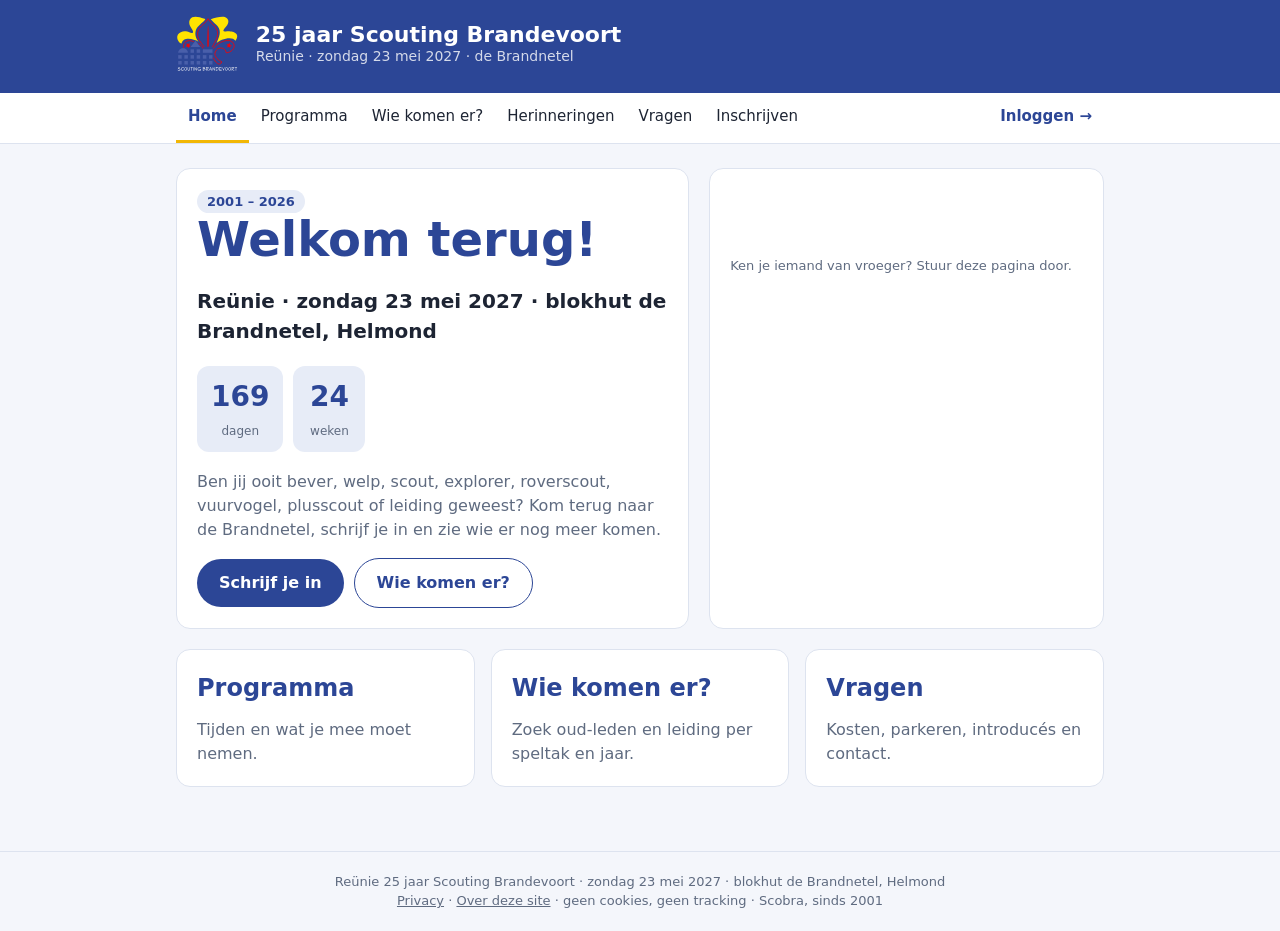
==== index.html @ defcf368 "Show up to 10/20 names on the home page, picked at random when there are more Co-Authored-By: Claude" ====
<!DOCTYPE html>
<html lang="nl">
<head>
<meta charset="UTF-8">
<meta name="viewport" content="width=device-width, initial-scale=1">
<title>Reünie 25 jaar Scouting Brandevoort</title>
<meta name="description" content="Reünie 25 jaar Scouting Brandevoort, zondag 23 mei 2027 in blokhut de Brandnetel, Helmond. Schrijf je in en zie wie er komen.">
<link rel="stylesheet" href="theme.css">
</head>
<body>
<header id="kop"></header>
<main>
  <div class="hero">
    <div class="card">
      <span class="pill">2001 – 2026</span>
      <h1>Welkom terug!</h1>
      <p class="date">Reünie · zondag 23 mei 2027 · blokhut de Brandnetel, Helmond</p>
      <div class="count" id="count"></div>
      <p class="muted">Ben jij ooit bever, welp, scout, explorer, roverscout, vuurvogel, plusscout of leiding geweest? Kom terug naar de Brandnetel, schrijf je in en zie wie er nog meer komen.</p>
      <div class="row">
        <a class="btn" href="inschrijven.html" id="cta">Schrijf je in</a>
        <a class="btn ghost" href="deelnemers.html">Wie komen er?</a>
      </div>
    </div>
    <div class="card">
      <div class="stat" id="stat">&nbsp;</div>
      <p class="muted" style="margin:6px 0 0" id="stat-sub"></p>
      <div class="faces" id="faces"></div>
      <p style="margin-top:16px"><small class="muted">Ken je iemand van vroeger? Stuur deze pagina door.</small></p>
    </div>
  </div>
  <section class="nieuwst" id="nieuwst" hidden>
    <h2>Nieuw bij Herinneringen</h2>
    <div id="nieuwst-in"></div>
  </section>
  <div class="grid3">
    <a class="card" href="programma.html"><h2>Programma</h2><p class="muted" style="margin:0">Tijden en wat je mee moet nemen.</p></a>
    <a class="card" href="deelnemers.html"><h2>Wie komen er?</h2><p class="muted" style="margin:0">Zoek oud-leden en leiding per speltak en jaar.</p></a>
    <a class="card" href="vragen.html"><h2>Vragen</h2><p class="muted" style="margin:0">Kosten, parkeren, introducés en contact.</p></a>
  </div>
</main>
<footer id="voet"></footer>
<script src="reunie.js"></script>
<script src="data.js"></script>
<script src="nav.js"></script>
<script>
  const dagen = Math.ceil((Reunie.DATUM - new Date()) / 864e5);
  $('count').innerHTML = dagen > 0
    ? `<div><strong>${dagen}</strong><span>dagen</span></div><div><strong>${Math.floor(dagen / 7)}</strong><span>weken</span></div>`
    : dagen === 0 ? '<div><strong>Vandaag!</strong><span>tot straks</span></div>' : '';
  if (Data.ingelogd()) { $('cta').textContent = 'Mijn inschrijving'; $('cta').href = 'mijn.html'; }

  (async () => {
    await Reunie.laadSpeltakken();
    const [{ totaal, personen }, ik] = await Promise.all([Data.deelnemers(), Data.ingelogd() ? Data.ik().catch(() => null) : null]);
    const isZelf = Reunie.zelf(ik);
    if (!totaal) { $('stat').textContent = 'Nog niemand!'; $('stat-sub').textContent = 'Schrijf je in en wees de eerste.'; return; }
    $('stat').innerHTML = `Al <b>${totaal}</b> ${totaal === 1 ? 'inschrijving' : 'inschrijvingen'}!`;
    $('stat-sub').textContent = Data.ingelogd() ? 'En jij bent er ook bij.' : 'Ben jij er ook bij?';
    // 10 names on a phone, 20 on a wider screen: all of them (newest first) while they fit,
    // otherwise a random pick on every visit. Your own name always comes first, with an accent.
    const max = matchMedia('(max-width: 600px)').matches ? 10 : 20;
    const namen = personen.filter(p => p.voornaam || p.bijnaam || p.achternaam);
    const mij = namen.find(isZelf);
    let anderen = namen.filter(p => p !== mij).reverse();
    const plek = max - (mij ? 1 : 0);
    if (anderen.length > plek) {
      for (let i = anderen.length - 1; i > 0; i--) {      // Fisher-Yates shuffle
        const j = Math.floor(Math.random() * (i + 1));
        [anderen[i], anderen[j]] = [anderen[j], anderen[i]];
      }
      anderen = anderen.slice(0, plek);
    }
    const rij = [...(mij ? [mij] : []), ...anderen];
    // Your own name goes to your registration, others to their card on "Wie komen er?".
    const toon = rij.map(p => {
      const naam = p.voornaam || p.bijnaam || p.achternaam;
      const [href, extra] = p === mij ? ['mijn.html', ' class="zelf" title="Dit ben jij: naar je inschrijving"']
        : [`deelnemers.html#p-${personen.indexOf(p)}`, ''];
      return `<a href="${href}"${extra}>${Reunie.esc(naam)}${p.geboortejaar ? ', ' + Reunie.leeftijd(p.geboortejaar) : ''}</a>`;
    });
    if (totaal > toon.length) toon.push(`<a href="deelnemers.html">+ ${totaal - toon.length}</a>`);
    $('faces').innerHTML = toon.join('');
  })();

  // The newest story and photo. Memories are for participants only; others get a teaser.
  (async () => {
    const E = Reunie.esc;
    const blok = html => { $('nieuwst-in').innerHTML = html; $('nieuwst').hidden = false; };
    const mag = Data.ingelogd() && await Data.magVerhalen().catch(() => false);
    if (!mag) {
      const [v, f] = await Promise.all([Data.aantalVerhalen().catch(() => 0), Data.aantalFotos().catch(() => 0)]);
      const delen = [v && `${v} ${v === 1 ? 'verhaal' : 'verhalen'}`, f && `${f} ${f === 1 ? 'foto' : "foto's"}`].filter(Boolean);
      if (!delen.length) return;
      return blok(`<a class="card" href="herinneringen.html"><h3>Al ${delen.join(' en ')} van vroeger gedeeld!</h3>
        <p class="kort muted">Herinneringen zijn er voor de deelnemers van de reünie. ${Data.ingelogd() ? 'Maak je inschrijving af' : 'Schrijf je in of log in'} om ze te bekijken.</p>
        <span class="verder">Naar Herinneringen →</span></a>`);
    }
    const [verhalen, fotos] = await Promise.all([Data.verhalen().catch(() => []), Data.fotos().catch(() => [])]);
    const v = verhalen.find(x => x.status === 'geplaatst'), f = fotos.find(x => x.status === 'geplaatst');
    const door = x => `gedeeld door ${E(x.eigen ? 'jou' : Reunie.naam(x) || 'een oud-lid')}`;
    const kaarten = [];
    if (v) {
      const tekst = v.tekst.replace(/\s+/g, ' ');
      const kort = tekst.length > 200 ? tekst.slice(0, 180).replace(/\s+\S*$/, '') + '…' : tekst;
      kaarten.push(`<a class="card" href="herinneringen.html#verhaal-${E(v.id)}"><p class="soort">Verhaal</p>
        <h3>${E(v.titel)}</h3><p class="door">${door(v)}</p><p class="kort">${E(kort)}</p><span class="verder">Lees het verhaal →</span></a>`);
    }
    if (f) {
      const klein = f.pad + '-klein.jpg';
      const url = (await Data.fotoUrls([klein]).catch(() => ({})))[klein] || '';
      kaarten.push(`<a class="card" href="herinneringen.html#foto-${E(f.id)}"><p class="soort">Foto</p><div class="foto">
        <img src="${E(url)}" alt="${E(f.titel)}"><div>${f.titel ? `<h3>${E(f.titel)}</h3>` : ''}
        <p class="door">${E([f.speltak, f.jaar].filter(Boolean).join(' · '))}${f.speltak || f.jaar ? '<br>' : ''}${door(f)}</p>
        <span class="verder">Bekijk de foto →</span></div></div></a>`);
    }
    if (kaarten.length) blok(`<div class="${kaarten.length > 1 ? 'two' : ''}">${kaarten.join('')}</div>`);
  })();
</script>
</body>
</html>
---- theme.css ----
/* Reunie 25 jaar Scouting Brandevoort: shared styles.
   Colors follow scoutingbrandevoort.nl (navy) and the logo (yellow, red). */
:root {
  --bg: #f4f6fb; --card: #ffffff; --ink: #1d2433; --muted: #5f6b80;
  --brand: #2c4696; --accent: #f2b705; --red: #d22f27; --line: #dde3ef;
  --chip: #e7ecf7; --head: #2c4696; --radius: 14px;
  --pijl: url("data:image/svg+xml,%3Csvg xmlns='http://www.w3.org/2000/svg' width='12' height='8'%3E%3Cpath d='M1 1.5l5 5 5-5' fill='none' stroke='%235f6b80' stroke-width='1.8' stroke-linecap='round' stroke-linejoin='round'/%3E%3C/svg%3E");
}
@media (prefers-color-scheme: dark) {
  :root {
    --bg: #11151f; --card: #1a2030; --ink: #e8ecf5; --muted: #98a2b8;
    --brand: #8ea8ec; --red: #f0665e; --line: #2a3247; --chip: #222b40; --head: #1f3270;
    --pijl: url("data:image/svg+xml,%3Csvg xmlns='http://www.w3.org/2000/svg' width='12' height='8'%3E%3Cpath d='M1 1.5l5 5 5-5' fill='none' stroke='%2398a2b8' stroke-width='1.8' stroke-linecap='round' stroke-linejoin='round'/%3E%3C/svg%3E");
  }
}
* { box-sizing: border-box; }
[hidden] { display: none !important; }
body { margin: 0; font-family: system-ui, -apple-system, "Segoe UI", sans-serif; background: var(--bg); color: var(--ink); line-height: 1.5; }
a { color: var(--brand); }

/* header + nav (rendered by nav.js): blue band with logo and title, light menu strip below */
.demo { background: var(--accent); color: #1d2433; text-align: center; font-size: 13px; padding: 6px 16px; }
.band { background: var(--head); color: #fff; }
.band .in { max-width: 960px; margin: 0 auto; padding: 14px 16px; }
.brand { display: inline-flex; align-items: center; gap: 14px; color: #fff; text-decoration: none; }
.brand img { height: 58px; width: auto; }
.brand .t { font-weight: 800; font-size: 22px; line-height: 1.15; }
.brand .t small { display: block; font-weight: 500; font-size: 14px; color: rgba(255,255,255,.8); }
.strip { position: sticky; top: 0; z-index: 5; background: var(--card); border-bottom: 1px solid var(--line); }
.strip .in { max-width: 960px; margin: 0 auto; padding: 0 16px; display: flex; }
.strip nav { display: flex; flex: 1; min-width: 0; }
.strip a { color: var(--ink); text-decoration: none; font-size: 15px; padding: 12px 12px; border-bottom: 3px solid transparent; white-space: nowrap; }
.strip a:hover { color: var(--brand); }
.strip a.on { color: var(--brand); font-weight: 700; border-bottom-color: var(--accent); }
.strip a.cta { flex: none; color: var(--brand); font-weight: 700; }
.strip .kort { display: none; }

main { max-width: 960px; margin: 0 auto; padding: 24px 16px 64px; }
h1 { font-size: clamp(30px, 6vw, 48px); line-height: 1.1; margin: 0 0 12px; color: var(--brand); }
h2 { margin: 0 0 12px; color: var(--brand); }
h3.sub { margin: 24px 0 4px; font-size: 16px; color: var(--brand); }
.muted { color: var(--muted); }
small.muted { font-size: 13px; }
.card { background: var(--card); border: 1px solid var(--line); border-radius: var(--radius); padding: 20px; }
.narrow { max-width: 460px; }
.row { display: flex; gap: 10px; flex-wrap: wrap; align-items: center; }
.pill { display: inline-block; background: var(--chip); color: var(--brand); border-radius: 999px; padding: 2px 10px; font-size: 13px; font-weight: 600; }
.note { border-left: 3px solid var(--accent); padding: 8px 12px; background: var(--card); border-radius: 0 10px 10px 0; font-size: 14px; }
.err { border-left: 3px solid var(--red); padding: 8px 12px; background: var(--card); border-radius: 0 10px 10px 0; font-size: 14px; color: var(--red); }
.split { display: grid; grid-template-columns: 1.4fr 1fr; gap: 20px; align-items: start; }
.sticky { position: sticky; top: 64px; }
.grid3 { display: grid; grid-template-columns: repeat(3, 1fr); gap: 16px; margin-top: 20px; }
.grid3 a.card { text-decoration: none; color: inherit; }
.grid3 a.card:hover { border-color: var(--brand); }

/* buttons */
.btn { display: inline-block; background: var(--brand); color: #fff; border: 0; border-radius: 999px; padding: 12px 22px; font: inherit; font-size: 16px; font-weight: 600; text-decoration: none; cursor: pointer; }
.btn.ghost { background: transparent; color: var(--brand); border: 1px solid var(--brand); }
.btn.danger { background: transparent; color: var(--red); border: 1px solid var(--red); }
.btn:disabled { opacity: .5; cursor: default; }
.linkbtn { font: inherit; background: none; border: 0; color: var(--brand); text-decoration: underline; cursor: pointer; padding: 0; }

/* forms */
form { display: grid; gap: 14px; }
label { font-weight: 600; font-size: 15px; display: grid; gap: 4px; }
input, select { font: inherit; padding: 10px 12px; border-radius: 10px; border: 1px solid var(--line); background: var(--bg); color: var(--ink); width: 100%; }
input[readonly] { opacity: .7; }
/* Drop-down lists get the same look as the text fields; Safari otherwise draws its own glossy one. */
select { -webkit-appearance: none; appearance: none; padding-right: 34px; cursor: pointer;
         background-image: var(--pijl); background-repeat: no-repeat; background-position: right 12px center; background-size: 12px 8px; }
select:disabled { cursor: default; opacity: .6; }
.two { display: grid; grid-template-columns: 1fr 1fr; gap: 14px; }
fieldset { border: 1px solid var(--line); border-radius: 12px; padding: 12px 14px; margin: 0; }
legend { font-weight: 600; padding: 0 6px; }
.check { display: flex; align-items: center; gap: 8px; font-weight: 400; }
.check input { width: auto; }
.code { font-size: 28px; letter-spacing: .3em; text-align: center; max-width: 220px; }

/* speltak picker */
.takken { display: grid; margin-top: 8px; }
.tak { display: grid; grid-template-columns: 1fr auto; gap: 10px; align-items: center; padding: 7px 0; border-top: 1px solid var(--line); }
.tak .check { font-weight: 600; }
.tak .age { color: var(--muted); font-weight: 400; font-size: 13px; }
.yrs { display: flex; align-items: center; gap: 6px; font-size: 14px; color: var(--muted); }
.yrs input { width: 78px; padding: 6px 8px; text-align: center; }
.yrs input:disabled { opacity: .45; }
.tak.off .yrs { opacity: .6; }

/* home */
.hero { display: grid; grid-template-columns: 1.3fr 1fr; gap: 20px; align-items: stretch; }
.hero .date { font-size: 20px; font-weight: 600; }
.count { display: flex; gap: 10px; margin: 18px 0; }
.count div { background: var(--chip); border-radius: 12px; padding: 10px 14px; text-align: center; min-width: 72px; }
.count strong { display: block; font-size: 28px; color: var(--brand); }
.count span { font-size: 12px; color: var(--muted); }
.stat { font-size: 30px; font-weight: 700; color: var(--brand); line-height: 1.15; }
.stat b { font-size: 44px; }
.faces { display: flex; flex-wrap: wrap; gap: 6px; margin-top: 14px; }
.faces a { background: var(--chip); border-radius: 999px; padding: 4px 10px; font-size: 14px; color: inherit; text-decoration: none; }
.faces a:hover { background: color-mix(in srgb, var(--brand) 18%, var(--chip)); }
.faces a.zelf { background: var(--accent); color: #1d2433; font-weight: 700; }

/* person cards */
.people { display: grid; grid-template-columns: repeat(auto-fill, minmax(200px, 1fr)); gap: 12px; margin-top: 12px; }
.person { background: var(--card); border: 1px solid var(--line); border-radius: 12px; padding: 14px; }
.person .name { font-weight: 700; font-size: 17px; }
.person .meta { color: var(--muted); font-size: 14px; }
.person .tk { display: flex; flex-wrap: wrap; gap: 4px; margin-top: 6px; }
.person .tk span { background: var(--chip); border: 1px solid transparent; border-radius: 6px; padding: 1px 7px; font-size: 12.5px; }
.person .tk span.ld { background: transparent; border-color: var(--brand); color: var(--brand); }
.person .tk span.hit { background: var(--accent); color: #1d2433; border-color: var(--accent); }
.person.anon .name { color: var(--muted); font-style: italic; font-weight: 400; }

/* participants page */
.filters { display: flex; gap: 10px; flex-wrap: wrap; align-items: center; margin-top: 12px; }
.filters input { max-width: 220px; }
.filters select { width: auto; }
.seg { display: inline-flex; border: 1px solid var(--line); border-radius: 999px; overflow: hidden; }
.seg button { font: inherit; border: 0; background: transparent; color: var(--ink); padding: 7px 14px; cursor: pointer; }
.seg button.on { background: var(--brand); color: #fff; }
.summary { margin: 12px 0 0; font-size: 15px; }
.summary b { color: var(--brand); }
.scroll { overflow-x: auto; margin-top: 12px; border: 1px solid var(--line); border-radius: 12px; background: var(--card); }
table.ov { border-collapse: collapse; font-size: 14px; min-width: 100%; }
.ov th, .ov td { padding: 5px 8px; text-align: center; border-bottom: 1px solid var(--line); white-space: nowrap; }
.ov thead th { position: sticky; top: 0; background: var(--card); font-size: 12.5px; color: var(--muted); }
.ov th.y { text-align: left; color: var(--muted); font-weight: 600; }
.ov td button { font: inherit; font-weight: 700; width: 100%; min-width: 34px; border: 0; border-radius: 6px; padding: 3px 4px; cursor: pointer; color: var(--ink); }
.ov td button small { font-weight: 600; color: var(--brand); }
.ov td button:hover { outline: 2px solid var(--brand); }

/* payment block (mijn) */
.stack { display: grid; gap: 20px; }
.betaal .bedrag { font-size: 22px; font-weight: 700; color: var(--brand); margin: 0 0 6px; }
.betaal .zelf { font-size: 14px; color: var(--muted); margin: 14px 0 0; }
.betaal code { background: var(--chip); border-radius: 6px; padding: 1px 6px; font-size: 13.5px; color: var(--ink); }
.pill.wacht { background: #fdf0c2; color: #6b4e00; }
.pill.ok { background: #dcf1df; color: #1e6b2c; }
@media (prefers-color-scheme: dark) {
  .pill.wacht { background: #4a3a08; color: #f6d77a; }
  .pill.ok { background: #183d22; color: #9fdcaa; }
}

/* comité page (beheer) */
.tegels { display: grid; grid-template-columns: repeat(auto-fit, minmax(140px, 1fr)); gap: 10px; margin: 8px 0 4px; }
.tegels div { background: var(--chip); border-radius: 12px; padding: 10px 14px; }
.tegels span { display: block; font-size: 13px; color: var(--muted); }
.tegels strong { font-size: 26px; color: var(--brand); }
table.lijst { border-collapse: collapse; font-size: 14px; width: 100%; }
.lijst th, .lijst td { padding: 8px 10px; text-align: left; border-bottom: 1px solid var(--line); vertical-align: top; }
.lijst th { font-size: 12.5px; color: var(--muted); font-weight: 600; }
.lijst td .linkbtn { text-align: left; font-weight: 600; }
.lijst tr.meer td { background: var(--bg); font-size: 13.5px; }
.lijst .check { font-size: 14px; white-space: nowrap; }
.lijst .mail { overflow-wrap: anywhere; }
/* Phones: the registration date moves under the e-mail address, so the name gets room */
.lijst .klein-sinds { display: none; }
@media (max-width: 600px) {
  .lijst .kol-sinds { display: none; }
  .lijst .klein-sinds { display: block; }
}

/* text pages (programma, vragen, privacy) */
.prog { display: grid; grid-template-columns: auto 1fr; gap: 6px 18px; margin: 0; }
.prog dt { font-weight: 700; color: var(--brand); font-variant-numeric: tabular-nums; }
.prog dd { margin: 0; }
details { border-top: 1px solid var(--line); padding: 10px 0; }
details:first-child { border-top: 0; }
summary { font-weight: 600; cursor: pointer; }
details p { margin: 8px 0 0; }
.text p, .text li { max-width: 68ch; }

footer { border-top: 1px solid var(--line); text-align: center; padding: 20px 16px; font-size: 13px; color: var(--muted); }
footer a { color: inherit; }

@media (max-width: 720px) {
  .hero, .split, .grid3, .two { grid-template-columns: 1fr; }
  .brand img { height: 46px; }
  .brand .t { font-size: 19px; }
  .sticky { position: static; }
  .tak { grid-template-columns: 1fr; gap: 4px; }
}

/* Beheer: tabs, comité list and the rights table */
.tabs { margin: 0 0 16px; }
/* Phones: segmented buttons a bit smaller and on one line; tabs in rows of two, so all
   of them are visible and the page never scrolls sideways */
@media (max-width: 600px) {
  .seg { max-width: 100%; }
  .seg button { padding: 7px 10px; font-size: 15px; white-space: nowrap; }
  .seg.tabs { display: grid; grid-template-columns: 1fr 1fr; width: 100%; border-radius: 14px; }
  .seg.tabs .vlag { margin-left: 4px; }
}
.pill.hoofd { background: var(--brand); color: #fff; }
.toevoegen { display: flex; gap: 10px; flex-wrap: wrap; align-items: end; margin-top: 12px; }
.toevoegen label { flex: 1 1 220px; }
.rechten th:not(:first-child), .rechten td:not(:first-child) { text-align: center; }
.rechten .ja { color: #1e8a3a; font-weight: 700; }
.rechten .nee { color: var(--muted); }
.pill.nieuw { background: var(--accent); color: #1d2433; }
.acties { display: flex; gap: 8px; flex-wrap: wrap; justify-content: flex-end; margin-top: 12px; }
.lijst .acties { justify-content: flex-start; margin-top: 8px; }
.acties .btn { padding: 7px 14px; font-size: 14px; }
dialog.dialoog { max-width: min(520px, calc(100vw - 32px)); color: var(--ink); }
dialog.dialoog::backdrop { background: rgba(0, 0, 0, .45); }

/* Herinneringen: stories */
.kop2 { display: flex; justify-content: space-between; align-items: center; gap: 10px; flex-wrap: wrap; margin-top: 12px; }
.verhalen { display: grid; gap: 12px; margin-top: 12px; }
.verhaal { background: var(--card); border: 1px solid var(--line); border-radius: 12px; padding: 16px; }
.verhaal.eigen { border-style: dashed; }
.verhaal h3 { margin: 0 0 2px; font-size: 18px; }
.verhaal .meta { color: var(--muted); font-size: 13.5px; margin-bottom: 8px; }
.verhaal .chip { background: var(--chip); border-radius: 6px; padding: 1px 7px; font-size: 12.5px; color: var(--ink); margin-right: 4px; }
.verhaal p { margin: 0 0 8px; line-height: 1.55; overflow-wrap: anywhere; }
.verhaal .voet { display: flex; gap: 14px; flex-wrap: wrap; align-items: center; font-size: 13.5px; }
.linkbtn.zacht { color: var(--muted); }
.lege { text-align: center; padding: 28px 16px; }
.note.ok { border-left-color: #1e8a3a; }
textarea { font: inherit; padding: 10px 12px; border-radius: 10px; border: 1px solid var(--line); background: var(--bg); color: var(--ink); width: 100%; min-height: 160px; resize: vertical; }
.teller { text-align: right; font-size: 12.5px; color: var(--muted); }
.rij { display: flex; gap: 10px; flex-wrap: wrap; }
.rij label { flex: 1 1 180px; }
.verhaal .acties { justify-content: flex-start; }
.verhaal .paneel { margin-top: 10px; }

/* Herinneringen: photos */
.fotogrid { display: grid; grid-template-columns: repeat(auto-fill, minmax(150px, 1fr)); gap: 10px; margin-top: 12px; }
.tegel { position: relative; display: block; width: 100%; padding: 0; text-align: left; font: inherit; color: var(--ink); border-radius: 10px; overflow: hidden; background: var(--card); border: 1px solid var(--line); cursor: pointer; }
.tegel img { display: block; width: 100%; aspect-ratio: 4 / 3; object-fit: cover; background: var(--chip); }
.tegel .onder { display: block; padding: 6px 8px; font-size: 13px; }
.tegel .onder b { display: block; white-space: nowrap; overflow: hidden; text-overflow: ellipsis; }
.tegel .onder span { color: var(--muted); font-size: 12px; }
.tegel .label { position: absolute; top: 6px; left: 6px; }
.tegel.eigen { border-style: dashed; }
.tegel.eigen img { opacity: .8; }
.drop { display: grid; justify-items: center; gap: 4px; border: 2px dashed var(--line); border-radius: 12px; padding: 22px; text-align: center; font-weight: 400; cursor: pointer; }
.drop.over { border-color: var(--brand); background: var(--chip); }
.keuze { display: grid; grid-template-columns: 72px 1fr auto; gap: 10px; align-items: center; padding: 8px 0; border-top: 1px solid var(--line); }
.keuze .mini { width: 72px; aspect-ratio: 4 / 3; object-fit: cover; border-radius: 6px; background: var(--chip); }
.balk { height: 8px; background: var(--chip); border-radius: 99px; overflow: hidden; margin-top: 6px; }
.balk div { height: 100%; width: 0; background: var(--brand); transition: width .3s; }
dialog.lightbox { width: min(960px, calc(100vw - 24px)); max-height: calc(100vh - 24px); padding: 12px; border: 0; border-radius: 14px; background: #0d1220; color: #fff; }
dialog.lightbox::backdrop { background: rgba(0, 0, 0, .8); }
.lb-foto { position: relative; display: grid; place-items: center; }
.lb-foto img { max-width: 100%; max-height: calc(100vh - 140px); border-radius: 8px; }
.lb-pijl { position: absolute; top: 50%; transform: translateY(-50%); background: rgba(0, 0, 0, .45); color: #fff; border: 0; border-radius: 999px; width: 42px; height: 42px; font-size: 22px; cursor: pointer; }
.lb-pijl.l { left: 8px; } .lb-pijl.r { right: 8px; }
.lb-sluit { position: absolute; top: 6px; right: 10px; z-index: 1; background: none; border: 0; color: #fff; font-size: 28px; cursor: pointer; }
.lb-info { display: flex; justify-content: space-between; gap: 10px; flex-wrap: wrap; margin-top: 10px; font-size: 14px; }
.lb-info .chip { background: rgba(255, 255, 255, .12); border-radius: 6px; padding: 1px 7px; font-size: 12.5px; margin-right: 4px; }
.lb-info .zacht, .lb-info #lb-nr, .lb-info .linkbtn { color: #aab3c5; }
.lb-form { display: flex; flex-wrap: wrap; gap: 8px; align-items: center; }
.lb-form input { flex: 1 1 200px; width: auto; }
.lb-form select { flex: 0 1 auto; width: auto; }
.lb-form input, .lb-form select { padding: 6px 8px; font-size: 14px; }
.lb-form select { padding-right: 26px; background-position: right 8px center; }
.lb-form .btn { padding: 6px 14px; font-size: 14px; }
.lb-form .err { flex-basis: 100%; margin: 0; }
.lb-info > div:first-child { flex: 1 1 auto; }
.fotogrid.beoordeel .tegel { cursor: default; }
.fotogrid.beoordeel .knoppen { display: flex; gap: 6px; flex-wrap: wrap; padding: 0 8px 8px; }
.fotogrid.beoordeel .btn, .groepkop .btn { padding: 5px 10px; font-size: 13px; }
.groepkop { margin: 12px 0 0; font-size: 14px; display: flex; gap: 10px; align-items: center; flex-wrap: wrap; }

/* Menu on narrow screens: one row to swipe, the button on the right stays put */
@media (max-width: 760px) {
  .strip .in { padding: 0 0 0 6px; }
  .strip nav { overflow-x: auto; scrollbar-width: none; }
  .strip nav::-webkit-scrollbar { display: none; }
  .strip nav { --l: 0px; --r: 0px;
    -webkit-mask-image: linear-gradient(90deg, transparent, #000 var(--l), #000 calc(100% - var(--r)), transparent);
    mask-image: linear-gradient(90deg, transparent, #000 var(--l), #000 calc(100% - var(--r)), transparent); }
  .strip nav.terug { --l: 32px; }
  .strip nav.meer { --r: 48px; }
  .strip a { padding: 11px 9px; }
  .strip a.cta { border-left: 1px solid var(--line); padding: 11px 12px; }
  .strip .lang { display: none; }
  .strip .kort { display: inline; }
}

/* Your own card on "Wie komen er?" */
.person.zelf { border: 2px solid var(--accent); }
a.person { display: block; color: inherit; text-decoration: none; }
a.person:hover { background: color-mix(in srgb, var(--accent) 12%, var(--card)); }
.person .naar { margin-top: 8px; font-size: 14px; font-weight: 600; color: var(--brand); }

/* Card or story reached from a link on the home page */
.person, .verhaal { scroll-margin-top: 80px; }
.gevonden { animation: gevonden 2.4s ease-out; }
@keyframes gevonden { 0%, 40% { box-shadow: 0 0 0 4px var(--accent); } 100% { box-shadow: 0 0 0 4px transparent; } }
@media (prefers-reduced-motion: reduce) { .gevonden { animation: none; box-shadow: 0 0 0 3px var(--accent); } }

/* Home: the newest memories */
.nieuwst { margin-top: 20px; }
.nieuwst h2 { margin: 0 0 10px; }
.nieuwst a.card { display: block; text-decoration: none; color: inherit; overflow: hidden; }
.nieuwst a.card:hover { border-color: var(--brand); }
.nieuwst .soort { font-size: 13px; color: var(--muted); text-transform: uppercase; letter-spacing: .04em; margin: 0 0 6px; }
.nieuwst h3 { margin: 0 0 4px; font-size: 18px; }
.nieuwst .door { color: var(--muted); font-size: 13.5px; margin: 0 0 8px; }
.nieuwst .kort { margin: 0 0 8px; line-height: 1.55; overflow-wrap: anywhere; }
.nieuwst .verder { color: var(--brand); font-weight: 600; font-size: 14px; }
.nieuwst .foto { display: grid; grid-template-columns: 160px 1fr; gap: 14px; align-items: start; }
.nieuwst .foto img { width: 100%; aspect-ratio: 4 / 3; object-fit: cover; border-radius: 8px; background: var(--chip); }
@media (max-width: 480px) { .nieuwst .foto { grid-template-columns: 1fr; } }
.pill.jij { background: var(--accent); color: #1d2433; font-size: 12px; padding: 1px 8px; vertical-align: 2px; }

/* Comité: number badges (menu "Beheer", tabs) */
.vlag { display: inline-block; min-width: 18px; height: 18px; line-height: 18px; text-align: center; border-radius: 9px;
        background: var(--accent); color: #1d2433; font-size: 11.5px; font-weight: 700; padding: 0 5px; margin-left: 6px; vertical-align: 1px; }
.vlag.hot { background: var(--red); color: #fff; }

/* Overleg: status, subject, buttons next to items */
.st { display: inline-block; border-radius: 999px; padding: 1px 9px; font-size: 12px; font-weight: 700; }
.st.hot { background: #ffd9d6; color: #9b1c14; }
.st.open { background: var(--chip); color: var(--brand); }
.st.done { background: #dcf1df; color: #1e6b2c; }
/* Subject label: wraps like text, so a long photo title never widens a window or column */
.ond { display: inline-block; max-width: 100%; overflow-wrap: anywhere; background: var(--chip); border-radius: 6px; padding: 1px 7px; font-size: 12.5px; color: var(--ink); text-decoration: none; text-align: left; }
a.ond:hover, button.ond:hover { text-decoration: underline; }
button.ond { font: inherit; font-size: 12.5px; border: 0; cursor: pointer; }
.praat { display: inline-flex; gap: 5px; align-items: center; font: inherit; font-size: 13px; color: var(--brand); background: transparent;
         border: 1px dashed var(--brand); border-radius: 999px; padding: 2px 10px; cursor: pointer; text-decoration: none; white-space: nowrap; }
.praat .st { font-size: 11px; padding: 0 7px; }
.praat-groep { display: inline-flex; gap: 4px; align-items: center; }
.praat.plus { padding: 2px 9px; font-weight: 700; }
.paginavoet { max-width: 960px; margin: -36px auto 0; padding: 0 16px 20px; font-size: 13.5px; color: var(--muted);
              display: flex; gap: 10px; align-items: center; justify-content: center; flex-wrap: wrap; }

/* Overleg tab on Beheer: list + conversation */
.ov-wrap { display: grid; grid-template-columns: 340px minmax(0, 1fr); gap: 16px; align-items: start; margin-top: 14px; }
@media (max-width: 760px) { .ov-wrap { grid-template-columns: minmax(0, 1fr); } }
/* minmax(0, …): long titles and messages must not stretch the columns */
.ov-lijst { display: grid; grid-template-columns: minmax(0, 1fr); gap: 8px; }
.ov-item { display: block; width: 100%; text-align: left; font: inherit; color: var(--ink); background: var(--card);
           border: 1px solid var(--line); border-radius: 12px; padding: 10px 12px; cursor: pointer; }
.ov-item.on { border-color: var(--brand); box-shadow: 0 0 0 1px var(--brand); }
.ov-item .t { font-weight: 700; display: flex; gap: 6px; align-items: center; }
.ov-item .ongelezen { width: 8px; height: 8px; border-radius: 50%; background: var(--accent); flex: none; }
.ov-item .laatst { color: var(--muted); font-size: 13.5px; margin-top: 3px; white-space: nowrap; overflow: hidden; text-overflow: ellipsis; }
.ov-item .rij2 { display: flex; gap: 6px; flex-wrap: wrap; align-items: center; margin-top: 6px; font-size: 12.5px; color: var(--muted); }
.gesprek .kop { display: flex; justify-content: space-between; gap: 10px; flex-wrap: wrap; align-items: start; }
.gesprek h2 { margin: 0 0 4px; overflow-wrap: anywhere; }
.statusknop { display: inline-flex; border: 1px solid var(--line); border-radius: 999px; overflow: hidden; }
.statusknop button { font: inherit; font-size: 13px; border: 0; background: transparent; color: var(--ink); padding: 5px 12px; cursor: pointer; }
.statusknop button.on[data-status="hot"] { background: var(--red); color: #fff; }
.statusknop button.on[data-status="open"] { background: var(--brand); color: #fff; }
.statusknop button.on[data-status="done"] { background: #1e8a3a; color: #fff; }
.berichten { display: grid; gap: 10px; margin: 16px 0; }
.bericht { background: var(--chip); border-radius: 12px; padding: 9px 12px; max-width: 85%; justify-self: start; }
.bericht.mij { background: color-mix(in srgb, var(--brand) 14%, var(--card)); justify-self: end; }
.bericht .wie { font-size: 12.5px; color: var(--muted); margin-bottom: 2px; display: flex; gap: 10px; justify-content: space-between; }
.bericht .wie .linkbtn { font-size: 12px; color: var(--muted); }
.bericht p { margin: 0; line-height: 1.5; overflow-wrap: anywhere; }
.systeem { text-align: center; font-size: 12.5px; color: var(--muted); }
.antwoord { display: flex; gap: 8px; align-items: end; }
.antwoord textarea { flex: 1; min-height: 44px; height: 60px; resize: vertical; }

/* Hearts on stories and photos */
.hart { display: inline-flex; align-items: center; gap: 5px; font: inherit; font-size: 14px; line-height: 1; padding: 5px 11px; border-radius: 999px; border: 1px solid var(--line); background: var(--card); color: var(--muted); cursor: pointer; }
.hart .i { font-size: 16px; font-variant-emoji: text; transition: transform .15s; }
.hart:hover { border-color: var(--red); color: var(--red); }
.hart.aan { background: color-mix(in srgb, var(--red) 12%, var(--card)); border-color: var(--red); color: var(--red); font-weight: 600; }
.hart.pof .i { transform: scale(1.35); }
.hart.eigen { cursor: default; font-size: 13.5px; }
.hart.eigen .i { color: var(--red); }
.hart.eigen:hover { border-color: var(--line); color: var(--muted); }
.tegel .hartje { position: absolute; top: 6px; right: 6px; background: rgba(0, 0, 0, .55); color: #fff; font-size: 12px; border-radius: 999px; padding: 2px 8px; font-variant-emoji: text; }
.tegel .hartje.aan { background: var(--red); }
.lb-hart { margin-top: 8px; }
.lb-info .hart { background: transparent; border-color: rgba(255, 255, 255, .3); color: #fff; }
.lb-info .hart.aan { background: rgba(240, 102, 94, .2); border-color: #f0665e; color: #ff8a83; }
.lb-info .hart.eigen .i { color: #ff8a83; }
.rood { color: var(--red); font-variant-emoji: text; }
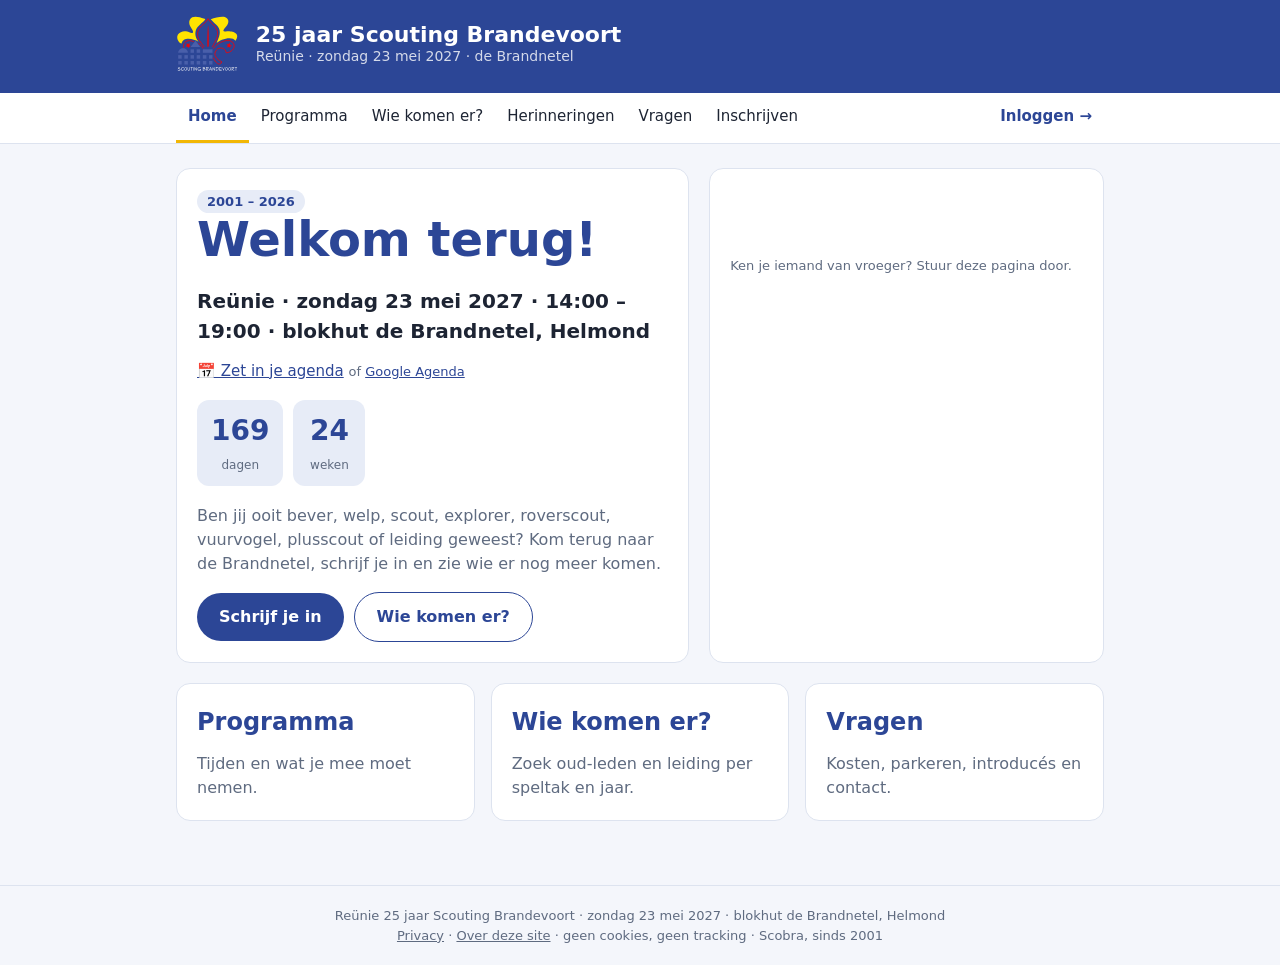
==== commit 53e3d0f1: "Add opening hours (14:00-19:00, walk-in) and an add-to-calendar file Co-Authored-By: Claude Opus 5.5" ====
--- a/index.html
+++ b/index.html
@@ -4,7 +4,7 @@
 <meta charset="UTF-8">
 <meta name="viewport" content="width=device-width, initial-scale=1">
 <title>Reünie 25 jaar Scouting Brandevoort</title>
-<meta name="description" content="Reünie 25 jaar Scouting Brandevoort, zondag 23 mei 2027 in blokhut de Brandnetel, Helmond. Schrijf je in en zie wie er komen.">
+<meta name="description" content="Reünie 25 jaar Scouting Brandevoort, zondag 23 mei 2027 van 14:00 tot 19:00 in blokhut de Brandnetel, Helmond. Schrijf je in en zie wie er komen.">
 <link rel="stylesheet" href="theme.css">
 </head>
 <body>
@@ -14,7 +14,8 @@
     <div class="card">
       <span class="pill">2001 – 2026</span>
       <h1>Welkom terug!</h1>
-      <p class="date">Reünie · zondag 23 mei 2027 · blokhut de Brandnetel, Helmond</p>
+      <p class="date">Reünie · zondag 23 mei 2027 · 14:00 – 19:00 · blokhut de Brandnetel, Helmond</p>
+      <p class="agenda" id="agenda"></p>
       <div class="count" id="count"></div>
       <p class="muted">Ben jij ooit bever, welp, scout, explorer, roverscout, vuurvogel, plusscout of leiding geweest? Kom terug naar de Brandnetel, schrijf je in en zie wie er nog meer komen.</p>
       <div class="row">
@@ -48,6 +49,7 @@
   $('count').innerHTML = dagen > 0
     ? `<div><strong>${dagen}</strong><span>dagen</span></div><div><strong>${Math.floor(dagen / 7)}</strong><span>weken</span></div>`
     : dagen === 0 ? '<div><strong>Vandaag!</strong><span>tot straks</span></div>' : '';
+  $('agenda').innerHTML = Reunie.agenda();
   if (Data.ingelogd()) { $('cta').textContent = 'Mijn inschrijving'; $('cta').href = 'mijn.html'; }
 
   (async () => {
--- a/theme.css
+++ b/theme.css
@@ -89,6 +89,7 @@
 /* home */
 .hero { display: grid; grid-template-columns: 1.3fr 1fr; gap: 20px; align-items: stretch; }
 .hero .date { font-size: 20px; font-weight: 600; }
+.hero .agenda { margin: -6px 0 0; font-size: 15px; }
 .count { display: flex; gap: 10px; margin: 18px 0; }
 .count div { background: var(--chip); border-radius: 12px; padding: 10px 14px; text-align: center; min-width: 72px; }
 .count strong { display: block; font-size: 28px; color: var(--brand); }
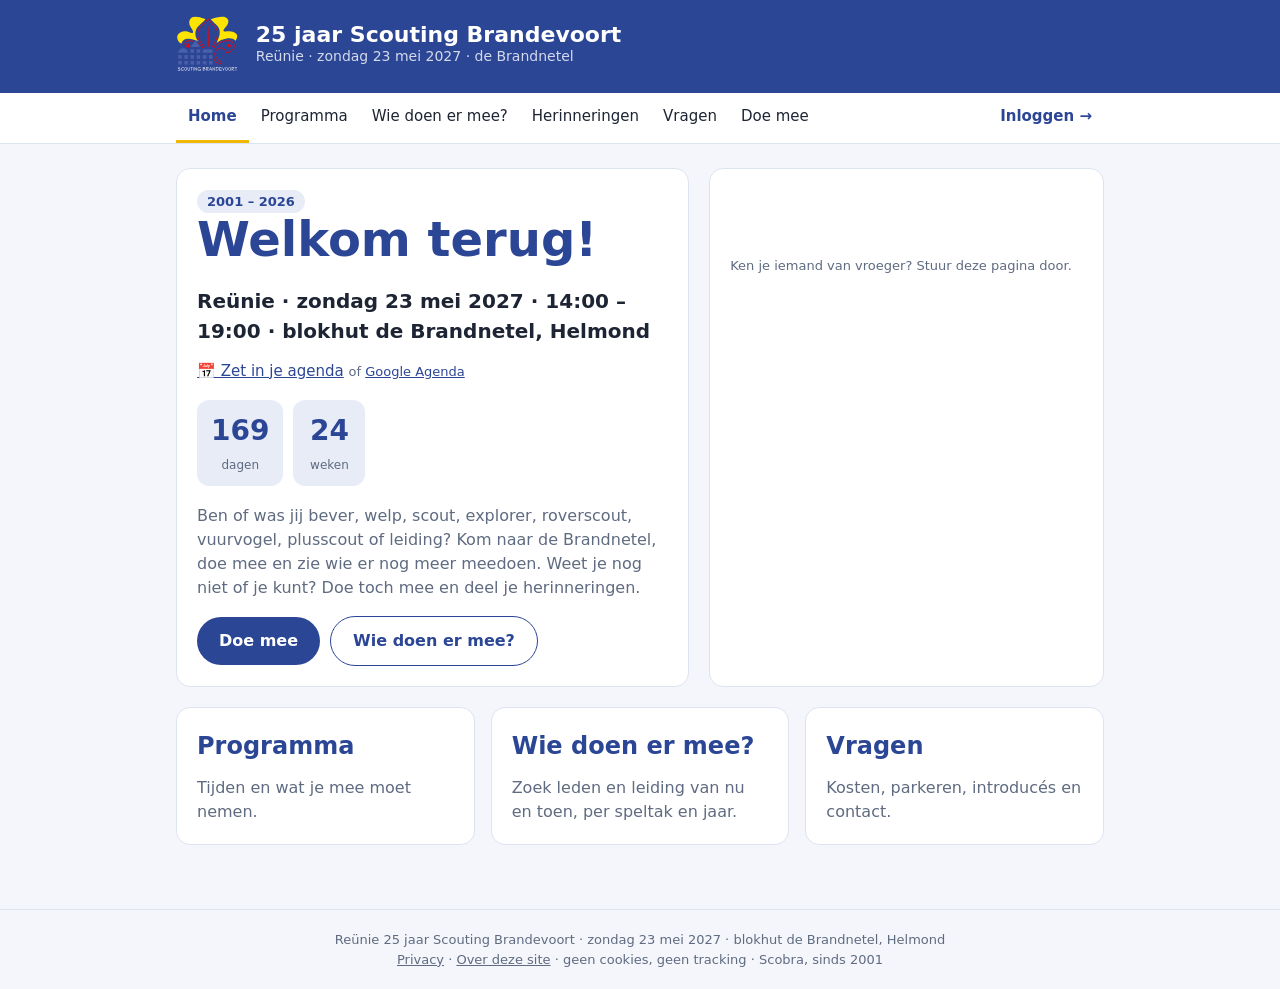
==== commit 8645dba5: "Invite members of now and then: 'Wie doen er mee?', 'Doe mee', 'iemand van de club' Co-Authored-By: " ====
--- a/index.html
+++ b/index.html
@@ -4,7 +4,7 @@
 <meta charset="UTF-8">
 <meta name="viewport" content="width=device-width, initial-scale=1">
 <title>Reünie 25 jaar Scouting Brandevoort</title>
-<meta name="description" content="Reünie 25 jaar Scouting Brandevoort, zondag 23 mei 2027 van 14:00 tot 19:00 in blokhut de Brandnetel, Helmond. Schrijf je in en zie wie er komen.">
+<meta name="description" content="Reünie 25 jaar Scouting Brandevoort, zondag 23 mei 2027 van 14:00 tot 19:00 in blokhut de Brandnetel, Helmond. Doe mee en zie wie er nog meer meedoen.">
 <link rel="stylesheet" href="theme.css">
 </head>
 <body>
@@ -17,10 +17,10 @@
       <p class="date">Reünie · zondag 23 mei 2027 · 14:00 – 19:00 · blokhut de Brandnetel, Helmond</p>
       <p class="agenda" id="agenda"></p>
       <div class="count" id="count"></div>
-      <p class="muted">Ben jij ooit bever, welp, scout, explorer, roverscout, vuurvogel, plusscout of leiding geweest? Kom terug naar de Brandnetel, schrijf je in en zie wie er nog meer komen.</p>
+      <p class="muted">Ben of was jij bever, welp, scout, explorer, roverscout, vuurvogel, plusscout of leiding? Kom naar de Brandnetel, doe mee en zie wie er nog meer meedoen. Weet je nog niet of je kunt? Doe toch mee en deel je herinneringen.</p>
       <div class="row">
-        <a class="btn" href="inschrijven.html" id="cta">Schrijf je in</a>
-        <a class="btn ghost" href="deelnemers.html">Wie komen er?</a>
+        <a class="btn" href="inschrijven.html" id="cta">Doe mee</a>
+        <a class="btn ghost" href="deelnemers.html">Wie doen er mee?</a>
       </div>
     </div>
     <div class="card">
@@ -36,7 +36,7 @@
   </section>
   <div class="grid3">
     <a class="card" href="programma.html"><h2>Programma</h2><p class="muted" style="margin:0">Tijden en wat je mee moet nemen.</p></a>
-    <a class="card" href="deelnemers.html"><h2>Wie komen er?</h2><p class="muted" style="margin:0">Zoek oud-leden en leiding per speltak en jaar.</p></a>
+    <a class="card" href="deelnemers.html"><h2>Wie doen er mee?</h2><p class="muted" style="margin:0">Zoek leden en leiding van nu en toen, per speltak en jaar.</p></a>
     <a class="card" href="vragen.html"><h2>Vragen</h2><p class="muted" style="margin:0">Kosten, parkeren, introducés en contact.</p></a>
   </div>
 </main>
@@ -56,7 +56,7 @@
     await Reunie.laadSpeltakken();
     const [{ totaal, personen }, ik] = await Promise.all([Data.deelnemers(), Data.ingelogd() ? Data.ik().catch(() => null) : null]);
     const isZelf = Reunie.zelf(ik);
-    if (!totaal) { $('stat').textContent = 'Nog niemand!'; $('stat-sub').textContent = 'Schrijf je in en wees de eerste.'; return; }
+    if (!totaal) { $('stat').textContent = 'Nog niemand!'; $('stat-sub').textContent = 'Doe mee en wees de eerste.'; return; }
     $('stat').innerHTML = `Al <b>${totaal}</b> ${totaal === 1 ? 'inschrijving' : 'inschrijvingen'}!`;
     $('stat-sub').textContent = Data.ingelogd() ? 'En jij bent er ook bij.' : 'Ben jij er ook bij?';
     // 10 names on a phone, 20 on a wider screen: all of them (newest first) while they fit,
@@ -74,7 +74,7 @@
       anderen = anderen.slice(0, plek);
     }
     const rij = [...(mij ? [mij] : []), ...anderen];
-    // Your own name goes to your registration, others to their card on "Wie komen er?".
+    // Your own name goes to your registration, others to their card on "Wie doen er mee?".
     const toon = rij.map(p => {
       const naam = p.voornaam || p.bijnaam || p.achternaam;
       const [href, extra] = p === mij ? ['mijn.html', ' class="zelf" title="Dit ben jij: naar je inschrijving"']
@@ -95,12 +95,12 @@
       const delen = [v && `${v} ${v === 1 ? 'verhaal' : 'verhalen'}`, f && `${f} ${f === 1 ? 'foto' : "foto's"}`].filter(Boolean);
       if (!delen.length) return;
       return blok(`<a class="card" href="herinneringen.html"><h3>Al ${delen.join(' en ')} van vroeger gedeeld!</h3>
-        <p class="kort muted">Herinneringen zijn er voor de deelnemers van de reünie. ${Data.ingelogd() ? 'Maak je inschrijving af' : 'Schrijf je in of log in'} om ze te bekijken.</p>
+        <p class="kort muted">Herinneringen zijn er voor de deelnemers van de reünie. ${Data.ingelogd() ? 'Maak je inschrijving af' : 'Doe mee of log in'} om ze te bekijken.</p>
         <span class="verder">Naar Herinneringen →</span></a>`);
     }
     const [verhalen, fotos] = await Promise.all([Data.verhalen().catch(() => []), Data.fotos().catch(() => [])]);
     const v = verhalen.find(x => x.status === 'geplaatst'), f = fotos.find(x => x.status === 'geplaatst');
-    const door = x => `gedeeld door ${E(x.eigen ? 'jou' : Reunie.naam(x) || 'een oud-lid')}`;
+    const door = x => `gedeeld door ${E(x.eigen ? 'jou' : Reunie.naam(x) || 'iemand van de club')}`;
     const kaarten = [];
     if (v) {
       const tekst = v.tekst.replace(/\s+/g, ' ');
--- a/theme.css
+++ b/theme.css
@@ -280,7 +280,7 @@
   .strip .kort { display: inline; }
 }
 
-/* Your own card on "Wie komen er?" */
+/* Your own card on "Wie doen er mee?" */
 .person.zelf { border: 2px solid var(--accent); }
 a.person { display: block; color: inherit; text-decoration: none; }
 a.person:hover { background: color-mix(in srgb, var(--accent) 12%, var(--card)); }
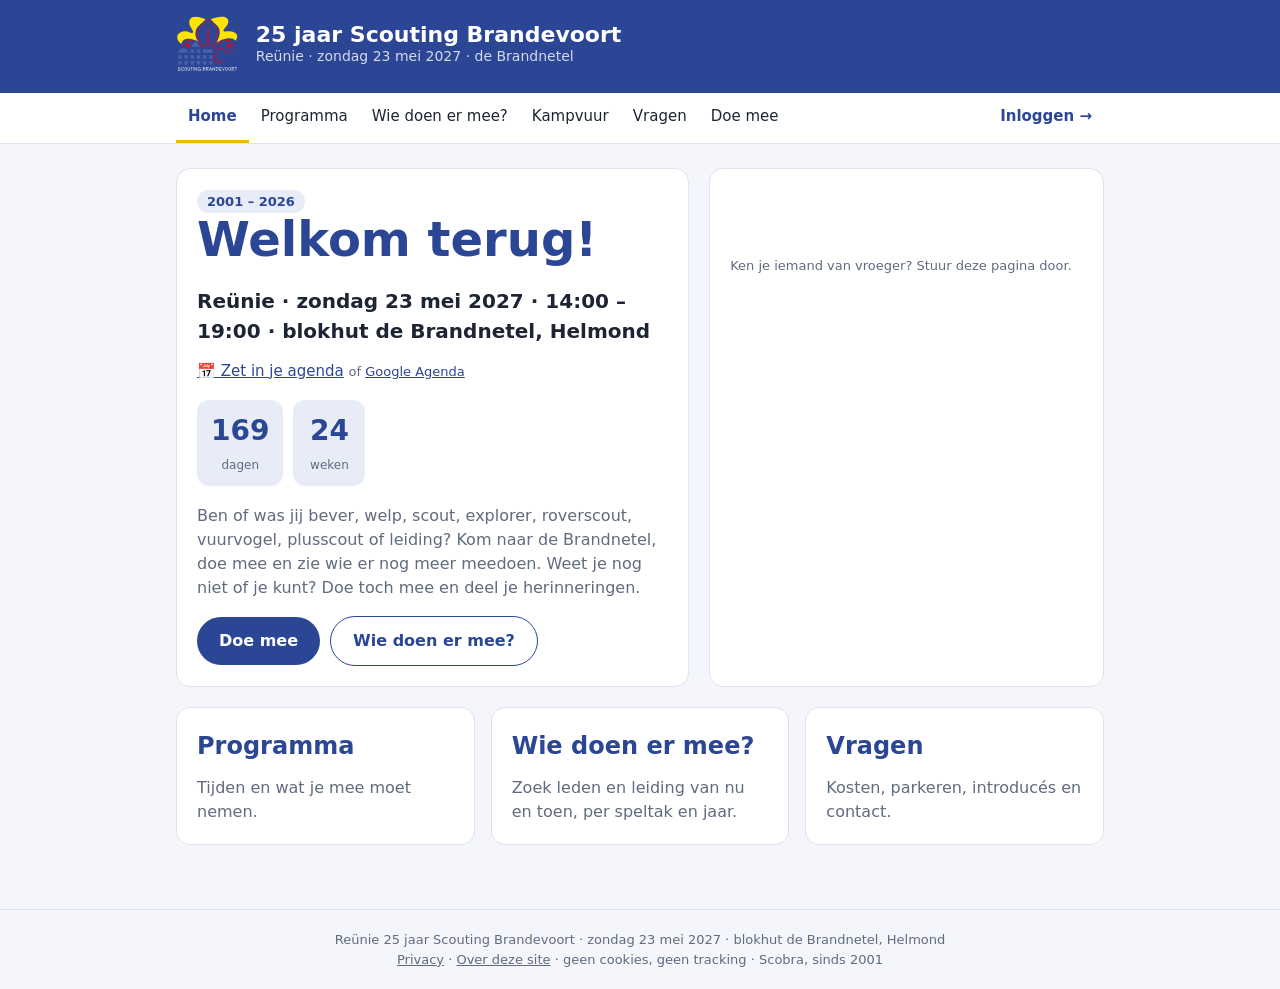
==== commit 96c4b36d: "Kampvuur: rename Herinneringen and add Kletsen (messages and reactions) Herinneringen is now Kampvuu" ====
--- a/index.html
+++ b/index.html
@@ -1,4 +1,5 @@
 <!DOCTYPE html>
+<!-- Reunie 25 jaar Scouting Brandevoort: https://reunie.scoutingbrandevoort.nl -->
 <html lang="nl">
 <head>
 <meta charset="UTF-8">
@@ -31,7 +32,7 @@
     </div>
   </div>
   <section class="nieuwst" id="nieuwst" hidden>
-    <h2>Nieuw bij Herinneringen</h2>
+    <h2>Nieuw bij het kampvuur 🔥</h2>
     <div id="nieuwst-in"></div>
   </section>
   <div class="grid3">
@@ -54,11 +55,11 @@
 
   (async () => {
     await Reunie.laadSpeltakken();
-    const [{ totaal, personen }, ik] = await Promise.all([Data.deelnemers(), Data.ingelogd() ? Data.ik().catch(() => null) : null]);
+    const [{ totaal, erbij, personen }, ik] = await Promise.all([Data.deelnemers(), Data.ingelogd() ? Data.ik().catch(() => null) : null]);
     const isZelf = Reunie.zelf(ik);
     if (!totaal) { $('stat').textContent = 'Nog niemand!'; $('stat-sub').textContent = 'Doe mee en wees de eerste.'; return; }
-    $('stat').innerHTML = `Al <b>${totaal}</b> ${totaal === 1 ? 'inschrijving' : 'inschrijvingen'}!`;
-    $('stat-sub').textContent = Data.ingelogd() ? 'En jij bent er ook bij.' : 'Ben jij er ook bij?';
+    $('stat').innerHTML = `<b>${totaal}</b> ${totaal === 1 ? 'scout van nu en toen doet' : 'scouts van nu en toen doen'} mee`;
+    $('stat-sub').textContent = `${Reunie.erbijTekst(erbij)}. ${Data.ingelogd() ? 'En jij doet ook mee!' : 'Doe jij ook mee?'}`;
     // 10 names on a phone, 20 on a wider screen: all of them (newest first) while they fit,
     // otherwise a random pick on every visit. Your own name always comes first, with an accent.
     const max = matchMedia('(max-width: 600px)').matches ? 10 : 20;
@@ -74,49 +75,69 @@
       anderen = anderen.slice(0, plek);
     }
     const rij = [...(mij ? [mij] : []), ...anderen];
+    // Logged in: a small round photo in the name (nu, otherwise toen).
+    const pad = p => p.foto_nu || p.foto_toen;
+    const paden = rij.map(pad).filter(Boolean).map(x => x + '.jpg');
+    const urls = paden.length ? await Data.fotoUrls(paden).catch(() => ({})) : {};
+    const mini = p => pad(p) && urls[pad(p) + '.jpg'] ? `<img class="mini" src="${Reunie.esc(urls[pad(p) + '.jpg'])}" alt="">` : '';
     // Your own name goes to your registration, others to their card on "Wie doen er mee?".
     const toon = rij.map(p => {
       const naam = p.voornaam || p.bijnaam || p.achternaam;
       const [href, extra] = p === mij ? ['mijn.html', ' class="zelf" title="Dit ben jij: naar je inschrijving"']
         : [`deelnemers.html#p-${personen.indexOf(p)}`, ''];
-      return `<a href="${href}"${extra}>${Reunie.esc(naam)}${p.geboortejaar ? ', ' + Reunie.leeftijd(p.geboortejaar) : ''}</a>`;
+      return `<a href="${href}"${extra}>${mini(p)}${Reunie.esc(naam)}${p.geboortejaar ? ', ' + Reunie.leeftijd(p.geboortejaar) : ''}</a>`;
     });
     if (totaal > toon.length) toon.push(`<a href="deelnemers.html">+ ${totaal - toon.length}</a>`);
     $('faces').innerHTML = toon.join('');
   })();
 
-  // The newest story and photo. Memories are for participants only; others get a teaser.
+  // The newest story and photo, and the last messages at Kletsen. The Kampvuur is for participants
+  // only; others get a teaser with the numbers.
   (async () => {
     const E = Reunie.esc;
     const blok = html => { $('nieuwst-in').innerHTML = html; $('nieuwst').hidden = false; };
     const mag = Data.ingelogd() && await Data.magVerhalen().catch(() => false);
     if (!mag) {
-      const [v, f] = await Promise.all([Data.aantalVerhalen().catch(() => 0), Data.aantalFotos().catch(() => 0)]);
-      const delen = [v && `${v} ${v === 1 ? 'verhaal' : 'verhalen'}`, f && `${f} ${f === 1 ? 'foto' : "foto's"}`].filter(Boolean);
+      const [v, f, r] = await Promise.all([Data.aantalVerhalen().catch(() => 0), Data.aantalFotos().catch(() => 0), Data.aantalReacties().catch(() => 0)]);
+      const delen = [v && `${v} ${v === 1 ? 'verhaal' : 'verhalen'}`, f && `${f} ${f === 1 ? 'foto' : "foto's"}`, r && `${r} ${r === 1 ? 'bericht' : 'berichten'}`].filter(Boolean);
       if (!delen.length) return;
-      return blok(`<a class="card" href="herinneringen.html"><h3>Al ${delen.join(' en ')} van vroeger gedeeld!</h3>
-        <p class="kort muted">Herinneringen zijn er voor de deelnemers van de reünie. ${Data.ingelogd() ? 'Maak je inschrijving af' : 'Doe mee of log in'} om ze te bekijken.</p>
-        <span class="verder">Naar Herinneringen →</span></a>`);
+      const lijst = delen.length > 1 ? delen.slice(0, -1).join(', ') + ' en ' + delen.at(-1) : delen[0];
+      return blok(`<a class="card" href="kampvuur.html"><h3>Al ${lijst} rond het kampvuur!</h3>
+        <p class="kort muted">Het kampvuur is er voor wie meedoet aan de reünie. ${Data.ingelogd() ? 'Maak je inschrijving af' : 'Doe mee of log in'} om verhalen en foto's te bekijken en mee te kletsen.</p>
+        <span class="verder">Naar het kampvuur →</span></a>`);
     }
-    const [verhalen, fotos] = await Promise.all([Data.verhalen().catch(() => []), Data.fotos().catch(() => [])]);
+    const [verhalen, fotos, reacties] = await Promise.all([Data.verhalen().catch(() => []), Data.fotos().catch(() => []), Data.reacties().catch(() => [])]);
     const v = verhalen.find(x => x.status === 'geplaatst'), f = fotos.find(x => x.status === 'geplaatst');
     const door = x => `gedeeld door ${E(x.eigen ? 'jou' : Reunie.naam(x) || 'iemand van de club')}`;
     const kaarten = [];
     if (v) {
       const tekst = v.tekst.replace(/\s+/g, ' ');
       const kort = tekst.length > 200 ? tekst.slice(0, 180).replace(/\s+\S*$/, '') + '…' : tekst;
-      kaarten.push(`<a class="card" href="herinneringen.html#verhaal-${E(v.id)}"><p class="soort">Verhaal</p>
+      kaarten.push(`<a class="card" href="kampvuur.html#verhaal-${E(v.id)}"><p class="soort">Verhaal</p>
         <h3>${E(v.titel)}</h3><p class="door">${door(v)}</p><p class="kort">${E(kort)}</p><span class="verder">Lees het verhaal →</span></a>`);
     }
     if (f) {
       const klein = f.pad + '-klein.jpg';
       const url = (await Data.fotoUrls([klein]).catch(() => ({})))[klein] || '';
-      kaarten.push(`<a class="card" href="herinneringen.html#foto-${E(f.id)}"><p class="soort">Foto</p><div class="foto">
+      kaarten.push(`<a class="card" href="kampvuur.html#foto-${E(f.id)}"><p class="soort">Foto</p><div class="foto">
         <img src="${E(url)}" alt="${E(f.titel)}"><div>${f.titel ? `<h3>${E(f.titel)}</h3>` : ''}
         <p class="door">${E([f.speltak, f.jaar].filter(Boolean).join(' · '))}${f.speltak || f.jaar ? '<br>' : ''}${door(f)}</p>
         <span class="verder">Bekijk de foto →</span></div></div></a>`);
     }
-    if (kaarten.length) blok(`<div class="${kaarten.length > 1 ? 'two' : ''}">${kaarten.join('')}</div>`);
+    // Kletsen: the last three messages, each linking to where it was said.
+    if (reacties.length) {
+      const wie = r => r.eigen ? 'Jij' : r.voornaam || r.bijnaam || (r.schrijver ? 'De schrijver' : 'Iemand');
+      const waar = { verhaal: ' bij een verhaal', foto: ' bij een foto', antwoord: '', los: '' };
+      const wanneer = iso => {
+        const d = new Date(iso);
+        return d.toDateString() === new Date().toDateString() ? d.toLocaleTimeString('nl-NL', { hour: '2-digit', minute: '2-digit' })
+          : d.toLocaleDateString('nl-NL', { day: 'numeric', month: 'short' });
+      };
+      const regels = reacties.slice(-3).reverse().map(r => `<a href="kampvuur.html#bericht-${E(r.id)}"><span class="t"><b>${E(wie(r))}</b>${waar[r.soort]}: ${E(r.tekst.replace(/\s+/g, ' '))}</span>
+        <span class="wanneer">${E(wanneer(r.aangemaakt))}</span></a>`).join('');
+      kaarten.push(`<div class="card kletsen"><p class="soort">Kletsen</p><div class="laatst">${regels}</div><a class="verder" href="kampvuur.html">Praat mee →</a></div>`);
+    }
+    if (kaarten.length) blok(`<div class="${kaarten.length > 1 ? 'kaarten' : ''}">${kaarten.join('')}</div>`);
   })();
 </script>
 </body>
--- a/theme.css
+++ b/theme.css
@@ -85,6 +85,10 @@
 .yrs input { width: 78px; padding: 6px 8px; text-align: center; }
 .yrs input:disabled { opacity: .45; }
 .tak.off .yrs { opacity: .6; }
+/* "Heette toen" under a ticked speltak with old names */
+.tak .toen { grid-column: 1 / -1; display: flex; gap: 8px; align-items: center; flex-wrap: wrap; font-size: 14px; color: var(--muted); padding-left: 26px; margin-top: -2px; }
+.tak .toen select { width: auto; padding: 5px 30px 5px 10px; font-size: 14px; }
+.tak .toen input { width: 190px; padding: 5px 10px; font-size: 14px; }
 
 /* home */
 .hero { display: grid; grid-template-columns: 1.3fr 1fr; gap: 20px; align-items: stretch; }
@@ -111,11 +115,32 @@
 .person .tk span.ld { background: transparent; border-color: var(--brand); color: var(--brand); }
 .person .tk span.hit { background: var(--accent); color: #1d2433; border-color: var(--accent); }
 .person.anon .name { color: var(--muted); font-style: italic; font-weight: 400; }
+/* Profile photos (toen en nu) */
+.gezicht { display: flex; gap: 10px; margin: 0 0 8px; padding: 0; border: 0; background: none; font: inherit; color: inherit; }
+button.gezicht { cursor: zoom-in; }
+.gezicht .g { display: flex; flex-direction: column; align-items: center; }
+.gezicht img { width: 52px; height: 52px; border-radius: 50%; object-fit: cover; background: var(--chip); }
+.gezicht small { font-size: 11px; color: var(--muted); line-height: 1.4; }
+.faces a .mini { width: 22px; height: 22px; border-radius: 50%; object-fit: cover; vertical-align: middle; margin: -2px 6px 0 -6px; }
+dialog.uitsnijden canvas { display: block; width: 280px; height: 280px; max-width: 100%; margin: 0 auto; border-radius: 8px; touch-action: none; cursor: grab; }
+.u-zoom { display: flex; align-items: center; gap: 10px; font-weight: 400; }
+.u-zoom input { flex: 1; }
+.gezichten { display: flex; gap: 16px; justify-content: center; flex-wrap: wrap; }
+.gezichten figure { margin: 0; text-align: center; }
+.gezichten img { width: 160px; height: 160px; border-radius: 50%; object-fit: cover; background: var(--chip); }
+.gezichten figcaption { color: var(--muted); font-size: 14px; }
+.fotoslot { display: flex; gap: 24px; flex-wrap: wrap; margin-top: 8px; }
+.fotoslot > div { text-align: center; min-width: 110px; }
+.fotoslot .rond { width: 80px; height: 80px; border-radius: 50%; margin: 0 auto 4px; display: flex; align-items: center; justify-content: center; border: 2px dashed var(--line); color: var(--muted); font-size: 14px; background: var(--chip); padding: 0; cursor: pointer; overflow: hidden; }
+.fotoslot .rond img { width: 100%; height: 100%; object-fit: cover; }
+.fotoslot .rond.vol { border-style: solid; border-color: var(--card); }
 
 /* participants page */
 .filters { display: flex; gap: 10px; flex-wrap: wrap; align-items: center; margin-top: 12px; }
 .filters input { max-width: 220px; }
 .filters select { width: auto; }
+.filters .check { font-size: 15px; }
+.lijst select.erbij-kies { width: auto; padding: 4px 30px 4px 8px; font-size: 14px; background-position: right 10px center; }
 .seg { display: inline-flex; border: 1px solid var(--line); border-radius: 999px; overflow: hidden; }
 .seg button { font: inherit; border: 0; background: transparent; color: var(--ink); padding: 7px 14px; cursor: pointer; }
 .seg button.on { background: var(--brand); color: #fff; }
@@ -184,6 +209,17 @@
 
 /* Beheer: tabs, comité list and the rights table */
 .tabs { margin: 0 0 16px; }
+/* Kampvuur: three big "doors" (Verhalen / Foto's / Kletsen) with a count and a preview */
+.deuren { display: grid; grid-template-columns: 1fr 1fr; gap: 12px; margin: 0 0 18px; }
+.deuren button { display: flex; flex-direction: column; align-items: flex-start; gap: 2px; min-width: 0; text-align: left; font: inherit; color: var(--ink);
+  background: var(--card); border: 1px solid var(--line); border-radius: var(--radius); padding: 12px 14px; cursor: pointer; }
+.deuren button:hover { border-color: var(--brand); }
+.deuren button.on { border: 2px solid var(--brand); padding: 11px 13px; }
+.deuren .aantal { font-size: 26px; font-weight: 700; line-height: 1.1; color: var(--brand); }
+.deuren b { font-size: 17px; }
+.deuren .voor { font-size: 13px; color: var(--muted); max-width: 100%; overflow: hidden; text-overflow: ellipsis; white-space: nowrap; }
+.deuren .mini3 { display: flex; gap: 4px; margin-top: 4px; }
+.deuren .mini3 img { width: 34px; height: 34px; border-radius: 6px; object-fit: cover; background: var(--chip); }
 /* Phones: segmented buttons a bit smaller and on one line; tabs in rows of two, so all
    of them are visible and the page never scrolls sideways */
 @media (max-width: 600px) {
@@ -205,7 +241,7 @@
 dialog.dialoog { max-width: min(520px, calc(100vw - 32px)); color: var(--ink); }
 dialog.dialoog::backdrop { background: rgba(0, 0, 0, .45); }
 
-/* Herinneringen: stories */
+/* Kampvuur: stories */
 .kop2 { display: flex; justify-content: space-between; align-items: center; gap: 10px; flex-wrap: wrap; margin-top: 12px; }
 .verhalen { display: grid; gap: 12px; margin-top: 12px; }
 .verhaal { background: var(--card); border: 1px solid var(--line); border-radius: 12px; padding: 16px; }
@@ -225,7 +261,7 @@
 .verhaal .acties { justify-content: flex-start; }
 .verhaal .paneel { margin-top: 10px; }
 
-/* Herinneringen: photos */
+/* Kampvuur: photos */
 .fotogrid { display: grid; grid-template-columns: repeat(auto-fill, minmax(150px, 1fr)); gap: 10px; margin-top: 12px; }
 .tegel { position: relative; display: block; width: 100%; padding: 0; text-align: left; font: inherit; color: var(--ink); border-radius: 10px; overflow: hidden; background: var(--card); border: 1px solid var(--line); cursor: pointer; }
 .tegel img { display: block; width: 100%; aspect-ratio: 4 / 3; object-fit: cover; background: var(--chip); }
@@ -235,6 +271,10 @@
 .tegel .label { position: absolute; top: 6px; left: 6px; }
 .tegel.eigen { border-style: dashed; }
 .tegel.eigen img { opacity: .8; }
+.afgewezen { display: flex; gap: 12px; align-items: flex-start; font-size: 14px; }
+.afgewezen + .afgewezen { margin-top: 12px; padding-top: 12px; border-top: 1px solid var(--line); }
+.afgewezen img { width: 96px; aspect-ratio: 4 / 3; object-fit: cover; border-radius: 8px; background: var(--chip); flex: none; }
+.afgewezen .acties { justify-content: flex-start; }
 .drop { display: grid; justify-items: center; gap: 4px; border: 2px dashed var(--line); border-radius: 12px; padding: 22px; text-align: center; font-weight: 400; cursor: pointer; }
 .drop.over { border-color: var(--brand); background: var(--chip); }
 .keuze { display: grid; grid-template-columns: 72px 1fr auto; gap: 10px; align-items: center; padding: 8px 0; border-top: 1px solid var(--line); }
@@ -262,6 +302,10 @@
 .fotogrid.beoordeel .tegel { cursor: default; }
 .fotogrid.beoordeel .knoppen { display: flex; gap: 6px; flex-wrap: wrap; padding: 0 8px 8px; }
 .fotogrid.beoordeel .btn, .groepkop .btn { padding: 5px 10px; font-size: 13px; }
+.gemeld-profiel { display: flex; gap: 12px; align-items: center; margin-bottom: 12px; }
+.gemeld-profiel img { width: 72px; height: 72px; border-radius: 50%; object-fit: cover; background: var(--chip); flex: none; }
+.gemeld-profiel .knoppen { display: flex; gap: 6px; flex-wrap: wrap; margin-top: 6px; }
+.gemeld-profiel .btn { padding: 5px 10px; font-size: 13px; }
 .groepkop { margin: 12px 0 0; font-size: 14px; display: flex; gap: 10px; align-items: center; flex-wrap: wrap; }
 
 /* Menu on narrow screens: one row to swipe, the button on the right stays put */
@@ -280,10 +324,11 @@
   .strip .kort { display: inline; }
 }
 
-/* Your own card on "Wie doen er mee?" */
-.person.zelf { border: 2px solid var(--accent); }
+/* Your own card on "Wie doen er mee?": a thin yellowish border and the "jij" label; the bright
+   yellow ring is for the card you jumped to from the home page (.gevonden). */
+.person.zelf { border-color: color-mix(in srgb, var(--accent) 40%, var(--line)); }
 a.person { display: block; color: inherit; text-decoration: none; }
-a.person:hover { background: color-mix(in srgb, var(--accent) 12%, var(--card)); }
+a.person:hover { background: color-mix(in srgb, var(--accent) 18%, var(--card)); }
 .person .naar { margin-top: 8px; font-size: 14px; font-weight: 600; color: var(--brand); }
 
 /* Card or story reached from a link on the home page */
@@ -302,6 +347,16 @@
 .nieuwst .door { color: var(--muted); font-size: 13.5px; margin: 0 0 8px; }
 .nieuwst .kort { margin: 0 0 8px; line-height: 1.55; overflow-wrap: anywhere; }
 .nieuwst .verder { color: var(--brand); font-weight: 600; font-size: 14px; }
+.nieuwst .kaarten { display: grid; grid-template-columns: 1fr 1fr; gap: 14px; }
+.nieuwst .kaarten > * { min-width: 0; }
+.nieuwst .kaarten > .kletsen { grid-column: 1 / -1; }
+@media (max-width: 720px) { .nieuwst .kaarten { grid-template-columns: 1fr; } }
+.nieuwst .laatst { display: grid; gap: 8px; margin: 0 0 10px; }
+.nieuwst .laatst a { display: flex; gap: 10px; align-items: baseline; color: inherit; text-decoration: none; font-size: 14.5px; min-width: 0; }
+.nieuwst .laatst a:hover .t { color: var(--brand); }
+.nieuwst .laatst .t { flex: 1; min-width: 0; white-space: nowrap; overflow: hidden; text-overflow: ellipsis; }
+.nieuwst .laatst .wanneer { flex: none; color: var(--muted); font-size: 12.5px; }
+.nieuwst div.card .verder { text-decoration: none; }
 .nieuwst .foto { display: grid; grid-template-columns: 160px 1fr; gap: 14px; align-items: start; }
 .nieuwst .foto img { width: 100%; aspect-ratio: 4 / 3; object-fit: cover; border-radius: 8px; background: var(--chip); }
 @media (max-width: 480px) { .nieuwst .foto { grid-template-columns: 1fr; } }
@@ -311,6 +366,7 @@
 .vlag { display: inline-block; min-width: 18px; height: 18px; line-height: 18px; text-align: center; border-radius: 9px;
         background: var(--accent); color: #1d2433; font-size: 11.5px; font-weight: 700; padding: 0 5px; margin-left: 6px; vertical-align: 1px; }
 .vlag.hot { background: var(--red); color: #fff; }
+.vlag.grijs { background: var(--chip); color: var(--muted); }
 
 /* Overleg: status, subject, buttons next to items */
 .st { display: inline-block; border-radius: 999px; padding: 1px 9px; font-size: 12px; font-weight: 700; }
@@ -374,3 +430,95 @@
 .lb-info .hart.aan { background: rgba(240, 102, 94, .2); border-color: #f0665e; color: #ff8a83; }
 .lb-info .hart.eigen .i { color: #ff8a83; }
 .rood { color: var(--red); font-variant-emoji: text; }
+
+/* "Ben je erbij?" on the sign-up form: three big choices */
+.erbij-vraag { border: 0; padding: 0; display: grid; gap: 10px; }
+.erbij-vraag legend { padding: 0; margin-bottom: 6px; font-size: 18px; color: var(--brand); }
+.erbij-vraag .note { margin: 0; }
+.erbij { display: grid; grid-template-columns: repeat(3, 1fr); gap: 10px; }
+.erbij label { position: relative; display: block; cursor: pointer; border: 2px solid var(--line); border-radius: 12px; padding: 12px 14px; background: var(--bg); font-weight: 400; }
+.erbij label b { display: block; font-size: 16px; }
+.erbij label small { color: var(--muted); font-size: 13px; }
+.erbij input { position: absolute; opacity: 0; pointer-events: none; }
+.erbij label:has(input:checked) { border-color: var(--brand); background: var(--card); }
+.erbij label:has(input:focus-visible) { outline: 2px solid var(--accent); outline-offset: 2px; }
+@media (max-width: 600px) { .erbij { grid-template-columns: 1fr; } }
+
+/* Kampvuur: heading line, third door, Kletsen (loose messages and reactions) */
+.onder-h1 { margin: -4px 0 14px; color: var(--muted); }
+.onder-h1 .slot { white-space: nowrap; font-size: 13.5px; margin-left: 6px; }
+.deuren.drie { grid-template-columns: repeat(3, minmax(0, 1fr)); }
+.deuren button { position: relative; }
+.deuren button > .vlag { position: absolute; top: 10px; right: 10px; margin: 0; }
+.av { width: 36px; height: 36px; border-radius: 50%; flex: none; display: inline-flex; align-items: center; justify-content: center;
+      font-weight: 700; font-size: 14px; color: #fff; object-fit: cover; background: var(--chip); }
+.av.s { width: 28px; height: 28px; font-size: 12px; }
+.av.anon { color: var(--muted); }
+form.zeg { display: flex; gap: 10px; align-items: flex-start; padding: 12px; }
+.zeg textarea { min-height: 48px; height: 48px; flex: 1; transition: height .15s; }
+.zeg textarea:focus, .zeg textarea:not(:placeholder-shown) { height: 100px; }
+.zeg-onder { display: flex; justify-content: space-between; gap: 10px; margin: 6px 4px 0; }
+.stroom { display: grid; gap: 12px; margin-top: 14px; }
+.post { background: var(--card); border: 1px solid var(--line); border-radius: 12px; padding: 14px 16px; scroll-margin-top: 80px; }
+.post.nieuw { border-left: 3px solid var(--accent); }
+.post .kop { display: flex; gap: 10px; align-items: center; }
+.post .wie { font-weight: 700; }
+.post .soort { font-size: 13px; color: var(--muted); }
+.post .wanneer { color: var(--muted); font-size: 13px; }
+.post .tekst { margin: 8px 0 6px 46px; overflow-wrap: anywhere; }
+.post .voet { margin: 6px 0 0 46px; display: flex; gap: 14px; flex-wrap: wrap; align-items: center; font-size: 13.5px; }
+.post .over { margin: 10px 0 0 46px; display: flex; gap: 10px; align-items: center; width: calc(100% - 46px); text-align: left; font: inherit; font-size: 14px;
+              color: inherit; background: var(--bg); border: 1px solid var(--line); border-radius: 10px; padding: 8px 10px; cursor: pointer; }
+.post .over:hover { border-color: var(--brand); }
+.post .over b { display: block; color: var(--brand); }
+.post .over span span { color: var(--muted); font-size: 13px; }
+.duim { width: 56px; height: 42px; border-radius: 6px; flex: none; object-fit: cover; background: var(--chip); }
+.duim.boek { display: flex; align-items: center; justify-content: center; font-size: 20px; }
+.draad { margin: 10px 0 0 46px; border-left: 2px solid var(--line); padding-left: 12px; display: grid; gap: 10px; }
+.verhaal .draad.onder { margin: 12px 0 0; }
+.re { display: flex; gap: 8px; align-items: flex-start; scroll-margin-top: 80px; }
+.re > div { min-width: 0; }
+.re .bubbel { background: var(--bg); border-radius: 12px; padding: 6px 10px; font-size: 14.5px; overflow-wrap: anywhere; }
+.verhaal .re .bubbel { background: var(--chip); }
+.re .bubbel b { font-size: 13.5px; }
+.re .bubbel .pill { font-size: 11.5px; padding: 0 7px; margin-left: 4px; }
+.re .bubbel .wanneer { font-size: 12px; color: var(--muted); margin-left: 6px; }
+.re .mini { font-size: 12.5px; margin: 2px 0 0 10px; display: flex; gap: 12px; }
+.re.zelf .bubbel { background: color-mix(in srgb, var(--accent) 16%, var(--bg)); }
+.re.nieuw .bubbel { box-shadow: inset 3px 0 0 var(--accent); }
+form.antw { display: flex; gap: 8px; }
+.antw input { padding: 7px 12px; border-radius: 999px; font-size: 14px; }
+.antw .btn { padding: 6px 14px; font-size: 14px; flex: none; }
+.meer-re { justify-self: start; font-size: 13.5px; }
+.hart.re-knop { color: var(--brand); }
+.hart.re-knop:hover, .hart.re-knop.aan { border-color: var(--brand); color: var(--brand); background: color-mix(in srgb, var(--brand) 10%, var(--card)); }
+/* Big photo view: reactions beside the photo, below it on narrow screens */
+dialog.lightbox { overflow-y: auto; }
+.lb-reacties { margin-top: 12px; border-top: 1px solid rgba(255, 255, 255, .15); padding-top: 10px; font-size: 14px; }
+.lb-reacties .re-kop { display: block; margin-bottom: 8px; }
+.lb-reacties .draad { margin: 0 0 10px; border: 0; padding: 0; }
+.lb-reacties .zacht, .lb-reacties .wanneer, .lb-reacties .linkbtn { color: #aab3c5; }
+.lb-reacties .bubbel { background: rgba(255, 255, 255, .09); }
+.lb-reacties .re.zelf .bubbel { background: rgba(242, 183, 5, .18); }
+.lb-reacties .pill { background: rgba(255, 255, 255, .14); color: #fff; }
+.lb-reacties input { background: rgba(255, 255, 255, .08); border-color: rgba(255, 255, 255, .2); color: #fff; }
+@media (min-width: 900px) {
+  dialog.lightbox.met-reacties[open] { width: min(1280px, calc(100vw - 24px)); display: grid; grid-template-columns: minmax(0, 1fr) 320px; column-gap: 16px; align-items: start; }
+  dialog.lightbox.met-reacties .lb-foto, dialog.lightbox.met-reacties .lb-info { grid-column: 1; }
+  dialog.lightbox.met-reacties .lb-reacties { grid-column: 2; grid-row: 1 / span 2; margin: 30px 0 0; border: 0; padding: 0;
+    max-height: calc(100vh - 80px); overflow-y: auto; display: flex; flex-direction: column; }
+  dialog.lightbox.met-reacties .lb-reacties .draad { flex: 1; }
+}
+/* Phones: the three doors become one compact row (number + name), messages use the full width */
+@media (max-width: 600px) {
+  .deuren.drie { gap: 6px; margin-bottom: 14px; }
+  .deuren.drie button { padding: 8px 6px; align-items: center; text-align: center; border-radius: 10px; }
+  .deuren.drie button.on { padding: 7px 5px; }
+  .deuren.drie .aantal { font-size: 18px; }
+  .deuren.drie b { font-size: 14px; }
+  .deuren.drie .voor { display: none; }
+  .deuren.drie button > .vlag { top: -7px; right: -4px; }
+  .post { padding: 12px; }
+  .post .tekst, .post .voet, .post .over, .draad { margin-left: 0; }
+  .post .over { width: 100%; }
+}
